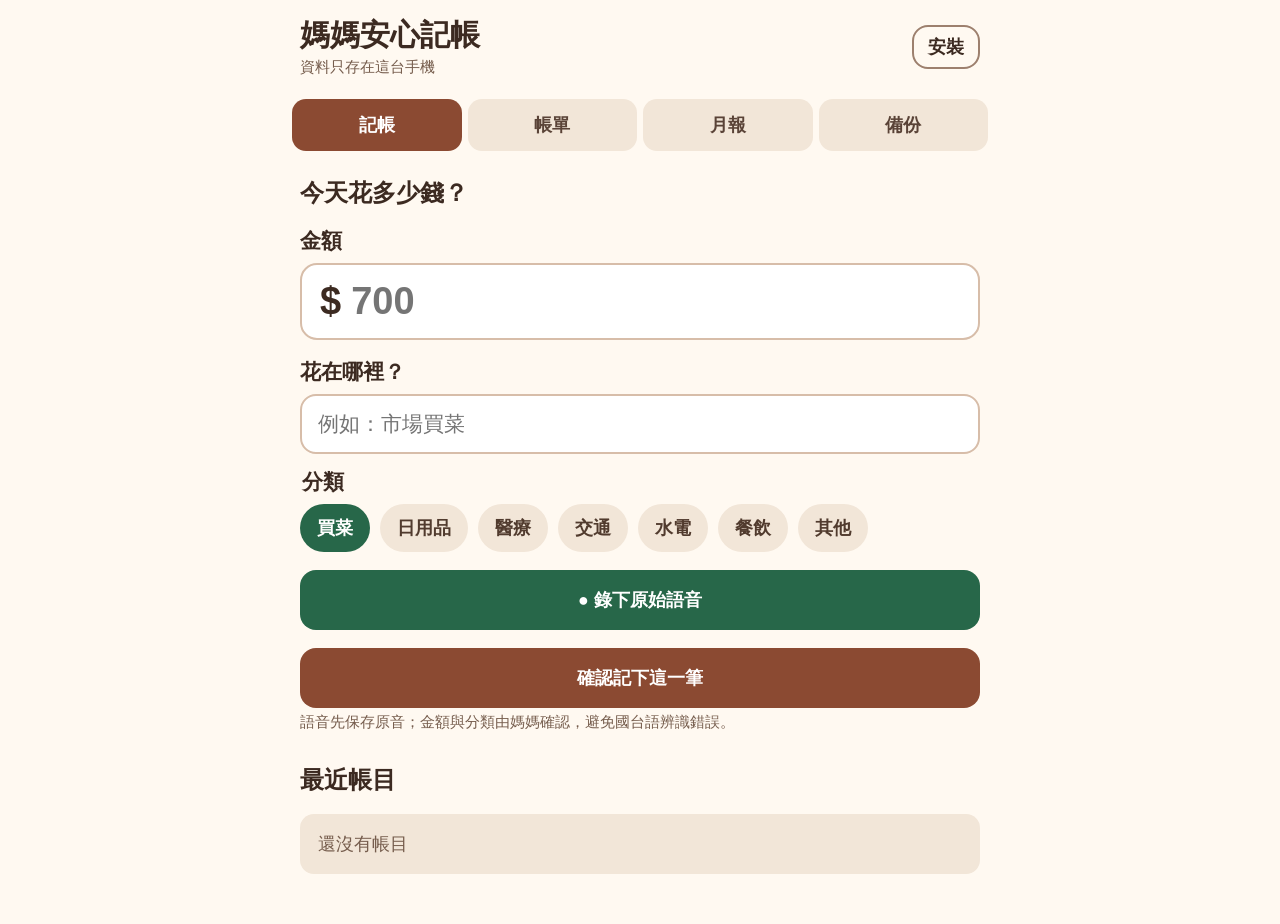
==== index.html @ 3d629f44 "發布媽媽安心記帳 PWA" ====
<!doctype html>
<html lang="zh-Hant">
<head>
  <meta charset="UTF-8" />
  <meta name="viewport" content="width=device-width, initial-scale=1, viewport-fit=cover" />
  <meta name="theme-color" content="#8b4a32" />
  <meta name="apple-mobile-web-app-capable" content="yes" />
  <meta name="apple-mobile-web-app-status-bar-style" content="default" />
  <meta name="apple-mobile-web-app-title" content="媽媽記帳" />
  <link rel="manifest" href="manifest.webmanifest" />
  <link rel="apple-touch-icon" href="icons/icon-192.png" />
  <link rel="stylesheet" href="styles.css" />
  <title>媽媽安心記帳</title>
</head>
<body>
  <header>
    <div>
      <h1>媽媽安心記帳</h1>
      <p id="storage-status">資料只存在這台手機</p>
    </div>
    <button class="small secondary" id="install-button" hidden>安裝</button>
  </header>

  <nav aria-label="主要功能">
    <button class="nav-button active" data-view="entry">記帳</button>
    <button class="nav-button" data-view="import">帳單</button>
    <button class="nav-button" data-view="report">月報</button>
    <button class="nav-button" data-view="backup">備份</button>
  </nav>

  <main>
    <section class="view active" id="view-entry">
      <h2>今天花多少錢？</h2>
      <label for="amount">金額</label>
      <div class="money-field"><span>$</span><input id="amount" inputmode="decimal" placeholder="700" aria-label="金額" /></div>

      <label for="note">花在哪裡？</label>
      <input id="note" class="text-input" placeholder="例如：市場買菜" />

      <fieldset>
        <legend>分類</legend>
        <div class="chips" id="category-list"></div>
      </fieldset>

      <button class="record" id="record-button">● 錄下原始語音</button>
      <p class="message success" id="audio-message" hidden>語音已暫存，確認月報7天後才刪除</p>
      <button class="primary" id="save-entry">確認記下這一筆</button>
      <p class="hint">語音先保存原音；金額與分類由媽媽確認，避免國台語辨識錯誤。</p>

      <div class="recent">
        <h2>最近帳目</h2>
        <div id="recent-entries" class="empty">還沒有帳目</div>
      </div>
    </section>

    <section class="view" id="view-import">
      <div class="card">
        <h2>匯入電子帳單</h2>
        <p>支援中信、台新、國泰、富邦、彰銀與郵局的版型辨識規則。</p>
        <label class="file-button" for="statement-file">選擇帳單截圖或CSV</label>
        <input id="statement-file" type="file" accept="image/*,.csv,text/csv" hidden />
        <div id="import-preview" class="empty">選擇檔案後，會先預覽再決定是否匯入。</div>
      </div>
      <div class="notice"><strong>隱私：</strong>免費版不登入信箱。請從Mail下載附件或截圖，再自行選取。</div>
    </section>

    <section class="view" id="view-report">
      <div class="card report-card">
        <p id="report-month"></p>
        <h2>本月支出</h2>
        <div class="report-total" id="report-total">$0</div>
        <div id="report-rows"></div>
      </div>
      <button class="danger-outline" id="confirm-report">報表正確，7天後刪除原始音檔</button>
      <button class="secondary" id="cancel-deletion" hidden>取消本月音檔刪除</button>
      <p class="message" id="deletion-message"></p>
    </section>

    <section class="view" id="view-backup">
      <div class="card">
        <h2>加密備份</h2>
        <p>備份檔會先在手機內用密碼加密，再由你存入iCloud Drive或其他位置。</p>
        <label for="backup-password">備份密碼</label>
        <input id="backup-password" class="text-input" type="password" autocomplete="new-password" placeholder="至少8個字元" />
        <button class="primary" id="export-backup">產生加密備份檔</button>
        <label class="file-button secondary-file" for="restore-file">選擇加密備份檔來復原</label>
        <input id="restore-file" type="file" accept="application/json,.mabackup" hidden />
        <p class="message" id="backup-message"></p>
      </div>
      <div class="notice warning"><strong>請記住密碼：</strong>忘記後無法解密，系統也不能替你找回。</div>
    </section>
  </main>

  <dialog id="confirm-dialog">
    <form method="dialog">
      <h2 id="dialog-title">確認</h2>
      <p id="dialog-text"></p>
      <div class="dialog-actions">
        <button value="cancel" class="secondary">取消</button>
        <button value="confirm" class="primary" id="dialog-confirm">確認</button>
      </div>
    </form>
  </dialog>
  <script type="module" src="app.js"></script>
</body>
</html>
---- styles.css ----
:root {
  color-scheme: light;
  --paper: #fff9f1;
  --surface: #ffffff;
  --ink: #3c2a21;
  --muted: #765d4d;
  --line: #e3d3c6;
  --brand: #8b4a32;
  --green: #276749;
  --red: #b42318;
  --soft: #f2e6d8;
}
* { box-sizing: border-box; }
body { margin: 0; background: var(--paper); color: var(--ink); font-family: -apple-system, BlinkMacSystemFont, "PingFang TC", "Noto Sans TC", sans-serif; font-size: 18px; }
button, input { font: inherit; }
button { cursor: pointer; touch-action: manipulation; }
header { display: flex; justify-content: space-between; align-items: center; padding: calc(18px + env(safe-area-inset-top)) 20px 14px; max-width: 720px; margin: auto; }
h1 { margin: 0; font-size: 30px; line-height: 1.15; }
h2 { margin: 10px 0 14px; font-size: 24px; }
header p, .hint { margin: 5px 0 0; color: var(--muted); font-size: 15px; }
nav { position: sticky; top: 0; z-index: 5; display: grid; grid-template-columns: repeat(4, 1fr); gap: 6px; max-width: 720px; margin: auto; padding: 8px 12px; background: color-mix(in srgb, var(--paper) 94%, transparent); backdrop-filter: blur(12px); }
.nav-button { min-height: 52px; border: 0; border-radius: 14px; background: var(--soft); color: #5a4337; font-weight: 800; }
.nav-button.active { background: var(--brand); color: white; }
main { max-width: 720px; margin: auto; padding: 8px 20px calc(50px + env(safe-area-inset-bottom)); }
.view { display: none; }
.view.active { display: block; }
label, legend { display: block; margin: 18px 0 8px; font-size: 21px; font-weight: 800; }
.money-field { display: flex; align-items: center; gap: 8px; padding: 14px 18px; background: white; border: 2px solid #d7bda9; border-radius: 17px; }
.money-field span, .money-field input { font-size: 38px; font-weight: 900; }
.money-field input { width: 100%; border: 0; outline: none; color: var(--ink); background: transparent; }
.text-input { width: 100%; min-height: 60px; padding: 14px 16px; border: 2px solid #d7bda9; border-radius: 16px; background: white; font-size: 21px; }
fieldset { margin: 14px 0 0; padding: 0; border: 0; }
.chips { display: flex; flex-wrap: wrap; gap: 10px; }
.chip { padding: 12px 17px; border: 0; border-radius: 24px; background: var(--soft); color: #513b2e; font-weight: 800; }
.chip.active { background: var(--green); color: white; }
.primary, .secondary, .record, .danger-outline, .file-button { display: block; width: 100%; min-height: 60px; margin-top: 18px; padding: 15px 18px; border-radius: 16px; text-align: center; font-weight: 900; }
.primary { border: 0; background: var(--brand); color: white; }
.secondary { border: 2px solid #9d806e; background: transparent; color: var(--ink); }
.record { border: 0; background: var(--green); color: white; }
.record.recording { background: var(--red); }
.danger-outline { border: 2px solid var(--red); background: transparent; color: var(--red); }
.small { width: auto; min-height: 44px; margin: 0; padding: 8px 14px; }
.card { margin-top: 12px; padding: 20px; border: 1px solid var(--line); border-radius: 20px; background: var(--surface); box-shadow: 0 8px 24px rgba(74, 45, 28, .06); }
.card p { line-height: 1.6; }
.file-button { background: var(--brand); color: white; }
.secondary-file { background: transparent; color: var(--ink); border: 2px solid #9d806e; }
.notice { margin-top: 18px; padding: 16px; border-radius: 14px; background: #e7f5ed; line-height: 1.55; }
.notice.warning { background: #fff0d8; }
.empty { margin-top: 18px; padding: 18px; border-radius: 14px; background: var(--soft); color: var(--muted); }
.recent { margin-top: 32px; }
.entry-row, .report-row { display: flex; justify-content: space-between; gap: 14px; padding: 14px 0; border-bottom: 1px solid var(--line); }
.entry-row strong, .report-row strong { white-space: nowrap; }
.entry-row small { display: block; margin-top: 3px; color: var(--muted); }
.report-total { margin: 6px 0 14px; color: var(--brand); font-size: 42px; font-weight: 900; }
.message { min-height: 24px; line-height: 1.5; }
.success { color: var(--green); font-weight: 800; }
dialog { width: min(90vw, 480px); padding: 22px; border: 0; border-radius: 20px; color: var(--ink); }
dialog::backdrop { background: rgba(30, 20, 14, .55); }
.dialog-actions { display: grid; grid-template-columns: 1fr 1fr; gap: 10px; }
.dialog-actions button { margin-top: 8px; }
@media (max-width: 390px) { body { font-size: 16px; } .nav-button { font-size: 15px; } main { padding-inline: 14px; } }
@media (display-mode: standalone) { #install-button { display: none !important; } }
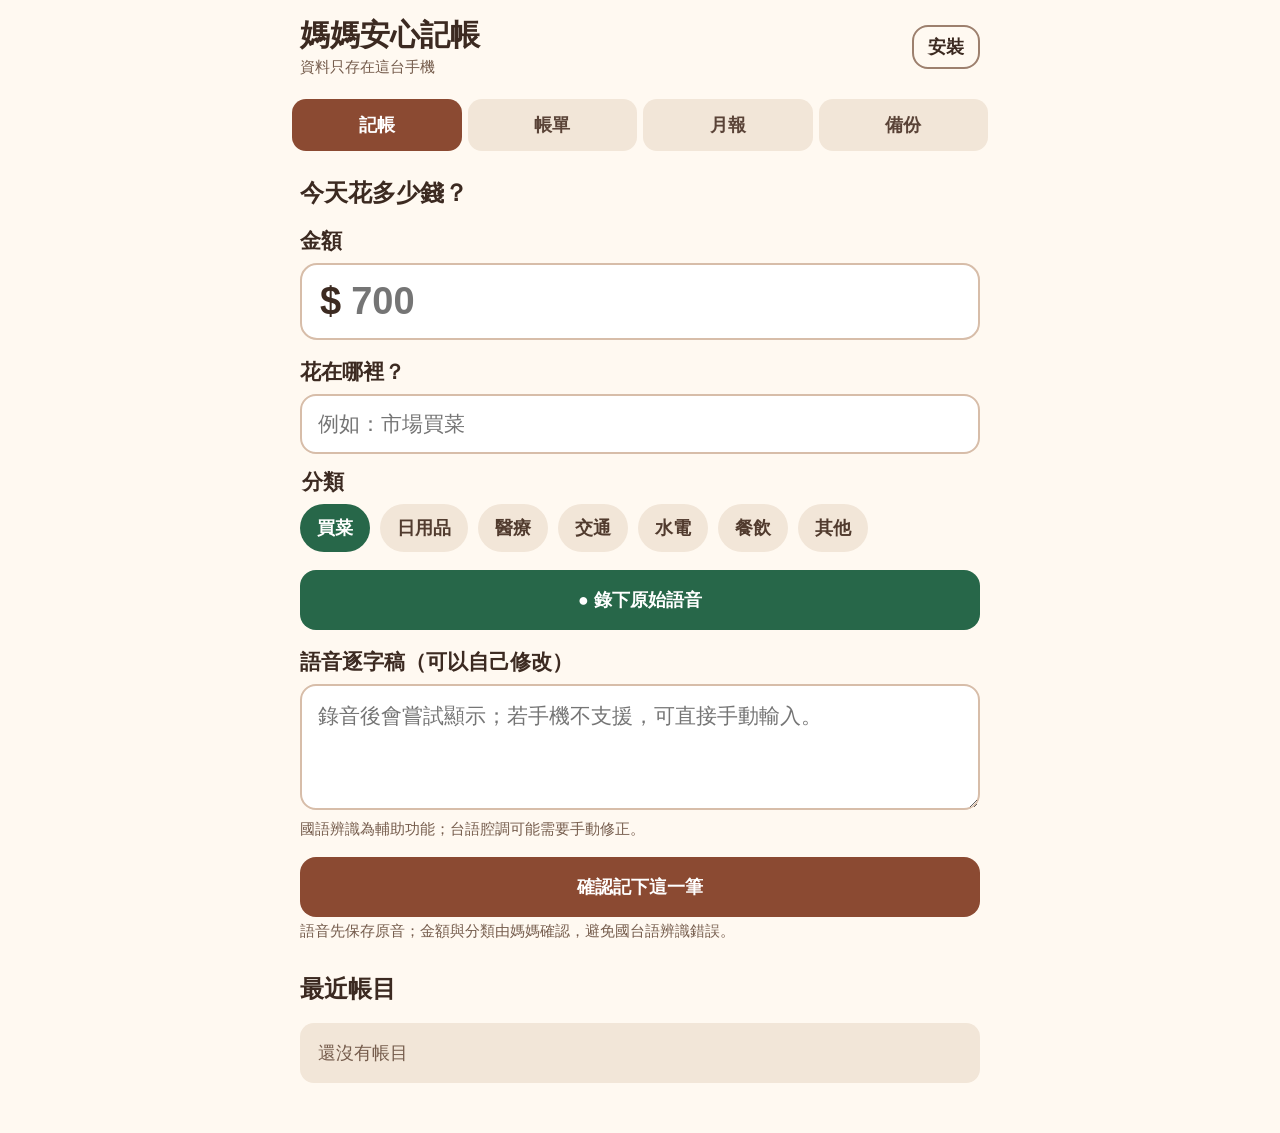
==== commit 71eea12c: "Add voice transcript and audio playback" ====
--- a/index.html
+++ b/index.html
@@ -44,6 +44,13 @@
 
       <button class="record" id="record-button">● 錄下原始語音</button>
       <p class="message success" id="audio-message" hidden>語音已暫存，確認月報7天後才刪除</p>
+      <div class="audio-preview" id="audio-preview" hidden>
+        <strong>先重聽這次錄音</strong>
+        <audio id="pending-audio-player" controls playsinline></audio>
+      </div>
+      <label for="transcript">語音逐字稿（可以自己修改）</label>
+      <textarea id="transcript" class="text-input transcript" rows="3" placeholder="錄音後會嘗試顯示；若手機不支援，可直接手動輸入。"></textarea>
+      <p class="hint" id="speech-status">國語辨識為輔助功能；台語腔調可能需要手動修正。</p>
       <button class="primary" id="save-entry">確認記下這一筆</button>
       <p class="hint">語音先保存原音；金額與分類由媽媽確認，避免國台語辨識錯誤。</p>
 
--- a/styles.css
+++ b/styles.css
@@ -12,7 +12,7 @@
 }
 * { box-sizing: border-box; }
 body { margin: 0; background: var(--paper); color: var(--ink); font-family: -apple-system, BlinkMacSystemFont, "PingFang TC", "Noto Sans TC", sans-serif; font-size: 18px; }
-button, input { font: inherit; }
+button, input, textarea { font: inherit; }
 button { cursor: pointer; touch-action: manipulation; }
 header { display: flex; justify-content: space-between; align-items: center; padding: calc(18px + env(safe-area-inset-top)) 20px 14px; max-width: 720px; margin: auto; }
 h1 { margin: 0; font-size: 30px; line-height: 1.15; }
@@ -38,6 +38,10 @@
 .secondary { border: 2px solid #9d806e; background: transparent; color: var(--ink); }
 .record { border: 0; background: var(--green); color: white; }
 .record.recording { background: var(--red); }
+.audio-preview { margin-top: 14px; padding: 14px; border: 2px solid #b8d8c6; border-radius: 16px; background: #edf8f1; }
+.audio-preview audio { display: block; width: 100%; margin-top: 10px; }
+.transcript { resize: vertical; line-height: 1.5; }
+.play-audio { min-height: 42px; margin-top: 8px; padding: 8px 14px; border: 0; border-radius: 12px; background: var(--green); color: white; font-weight: 800; }
 .danger-outline { border: 2px solid var(--red); background: transparent; color: var(--red); }
 .small { width: auto; min-height: 44px; margin: 0; padding: 8px 14px; }
 .card { margin-top: 12px; padding: 20px; border: 1px solid var(--line); border-radius: 20px; background: var(--surface); box-shadow: 0 8px 24px rgba(74, 45, 28, .06); }
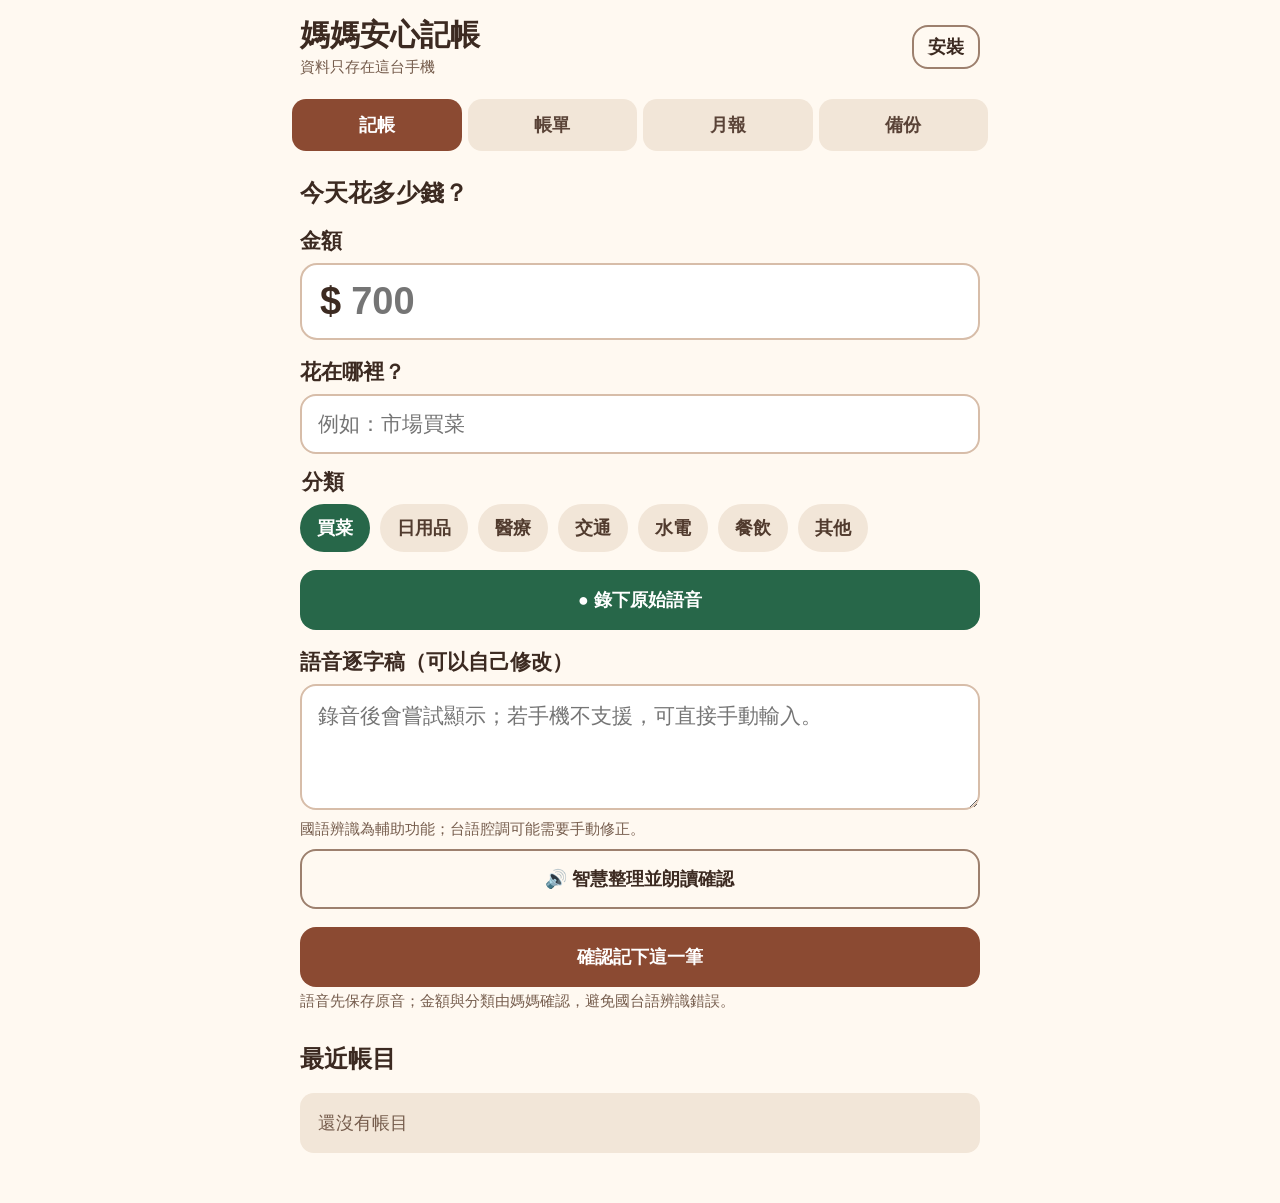
==== commit 8986ef69: "Add local voice follow-up and reliable replay" ====
--- a/index.html
+++ b/index.html
@@ -46,11 +46,13 @@
       <p class="message success" id="audio-message" hidden>語音已暫存，確認月報7天後才刪除</p>
       <div class="audio-preview" id="audio-preview" hidden>
         <strong>先重聽這次錄音</strong>
-        <audio id="pending-audio-player" controls playsinline></audio>
+        <button class="play-pending" id="play-pending" type="button">▶ 立即重聽</button>
+        <audio id="pending-audio-player" preload="auto" playsinline hidden></audio>
       </div>
       <label for="transcript">語音逐字稿（可以自己修改）</label>
       <textarea id="transcript" class="text-input transcript" rows="3" placeholder="錄音後會嘗試顯示；若手機不支援，可直接手動輸入。"></textarea>
       <p class="hint" id="speech-status">國語辨識為輔助功能；台語腔調可能需要手動修正。</p>
+      <button class="secondary smart-review" id="smart-review" type="button">🔊 智慧整理並朗讀確認</button>
       <button class="primary" id="save-entry">確認記下這一筆</button>
       <p class="hint">語音先保存原音；金額與分類由媽媽確認，避免國台語辨識錯誤。</p>
 
--- a/styles.css
+++ b/styles.css
@@ -40,8 +40,10 @@
 .record.recording { background: var(--red); }
 .audio-preview { margin-top: 14px; padding: 14px; border: 2px solid #b8d8c6; border-radius: 16px; background: #edf8f1; }
 .audio-preview audio { display: block; width: 100%; margin-top: 10px; }
+.play-pending { display: block; width: 100%; min-height: 52px; margin-top: 10px; border: 0; border-radius: 14px; background: var(--green); color: white; font-weight: 900; }
 .transcript { resize: vertical; line-height: 1.5; }
 .play-audio { min-height: 42px; margin-top: 8px; padding: 8px 14px; border: 0; border-radius: 12px; background: var(--green); color: white; font-weight: 800; }
+.smart-review { margin-top: 10px; }
 .danger-outline { border: 2px solid var(--red); background: transparent; color: var(--red); }
 .small { width: auto; min-height: 44px; margin: 0; padding: 8px 14px; }
 .card { margin-top: 12px; padding: 20px; border: 1px solid var(--line); border-radius: 20px; background: var(--surface); box-shadow: 0 8px 24px rgba(74, 45, 28, .06); }
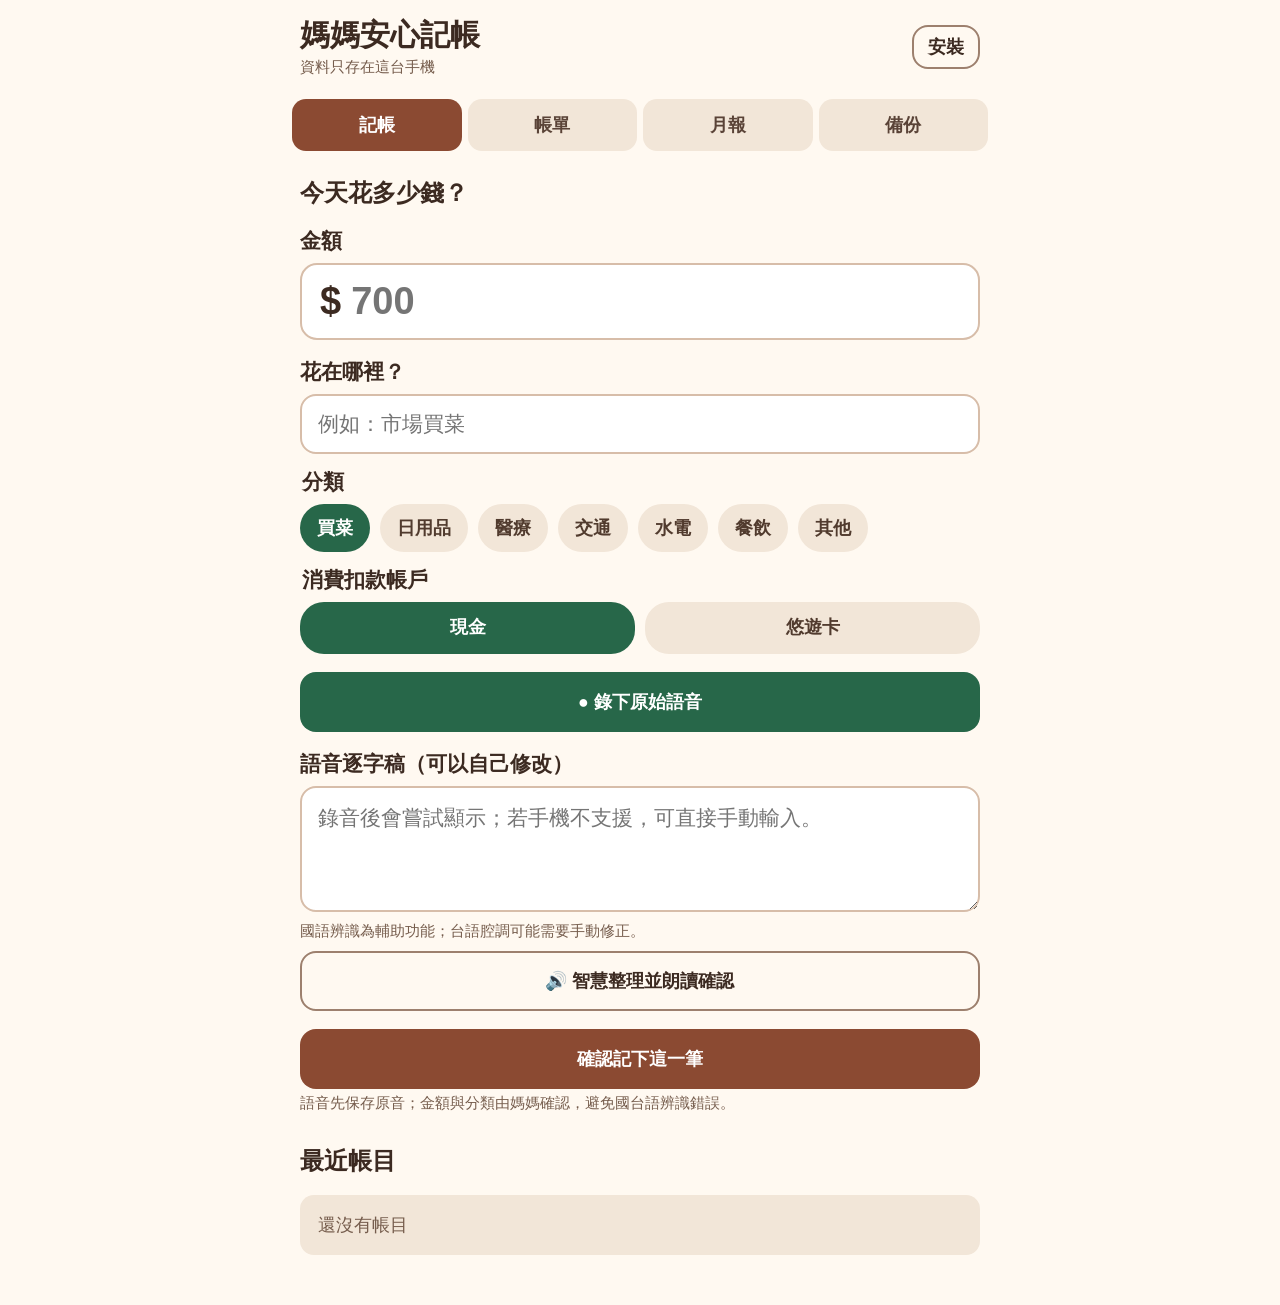
==== commit ad84bfe9: "Add private account settings and confirmed statement import" ====
--- a/index.html
+++ b/index.html
@@ -42,6 +42,11 @@
         <div class="chips" id="category-list"></div>
       </fieldset>
 
+      <fieldset>
+        <legend>消費扣款帳戶</legend>
+        <div class="chips account-chips" id="payment-account-list"></div>
+      </fieldset>
+
       <button class="record" id="record-button">● 錄下原始語音</button>
       <p class="message success" id="audio-message" hidden>語音已暫存，確認月報7天後才刪除</p>
       <div class="audio-preview" id="audio-preview" hidden>
@@ -66,9 +71,11 @@
       <div class="card">
         <h2>匯入電子帳單</h2>
         <p>支援中信、台新、國泰、富邦、彰銀與郵局的版型辨識規則。</p>
-        <label class="file-button" for="statement-file">選擇帳單截圖或CSV</label>
-        <input id="statement-file" type="file" accept="image/*,.csv,text/csv" hidden />
+        <label class="file-button" for="statement-file">選擇帳單 PDF、照片或 CSV</label>
+        <input id="statement-file" type="file" accept="image/*,.pdf,application/pdf,.csv,text/csv" hidden />
         <div id="import-preview" class="empty">選擇檔案後，會先預覽再決定是否匯入。</div>
+        <p class="message" id="import-status"></p>
+        <button class="primary" id="confirm-import" hidden>確認匯入勾選項目</button>
       </div>
       <div class="notice"><strong>隱私：</strong>免費版不登入信箱。請從Mail下載附件或截圖，再自行選取。</div>
     </section>
@@ -96,6 +103,13 @@
         <input id="restore-file" type="file" accept="application/json,.mabackup" hidden />
         <p class="message" id="backup-message"></p>
       </div>
+      <div class="card">
+        <h2>消費扣款帳戶</h2>
+        <p>每行輸入一個名稱。這些名稱只存在本機與加密備份，不寫入公開程式碼。</p>
+        <textarea id="payment-account-settings" class="text-input transcript" rows="8"></textarea>
+        <button class="primary" id="save-payment-accounts">儲存帳戶選項</button>
+        <p class="message" id="account-settings-message"></p>
+      </div>
       <div class="notice warning"><strong>請記住密碼：</strong>忘記後無法解密，系統也不能替你找回。</div>
     </section>
   </main>
--- a/styles.css
+++ b/styles.css
@@ -33,6 +33,9 @@
 .chips { display: flex; flex-wrap: wrap; gap: 10px; }
 .chip { padding: 12px 17px; border: 0; border-radius: 24px; background: var(--soft); color: #513b2e; font-weight: 800; }
 .chip.active { background: var(--green); color: white; }
+.account-chips { display: grid; grid-template-columns: repeat(2, minmax(0, 1fr)); }
+.account-chips .chip { min-height: 52px; padding: 10px 12px; line-height: 1.3; }
+@media (max-width: 430px) { .account-chips { grid-template-columns: 1fr; } }
 .primary, .secondary, .record, .danger-outline, .file-button { display: block; width: 100%; min-height: 60px; margin-top: 18px; padding: 15px 18px; border-radius: 16px; text-align: center; font-weight: 900; }
 .primary { border: 0; background: var(--brand); color: white; }
 .secondary { border: 2px solid #9d806e; background: transparent; color: var(--ink); }
@@ -44,6 +47,11 @@
 .transcript { resize: vertical; line-height: 1.5; }
 .play-audio { min-height: 42px; margin-top: 8px; padding: 8px 14px; border: 0; border-radius: 12px; background: var(--green); color: white; font-weight: 800; }
 .smart-review { margin-top: 10px; }
+.import-list { margin-top: 14px; }
+.import-item { display: grid; grid-template-columns: auto 1fr auto; gap: 10px; align-items: start; padding: 12px 0; border-bottom: 1px solid var(--line); }
+.import-item input { width: 24px; height: 24px; }
+.import-item small { display: block; color: var(--muted); }
+.import-kind { display: inline-block; margin-top: 4px; padding: 3px 8px; border-radius: 10px; background: var(--soft); font-size: 14px; font-weight: 800; }
 .danger-outline { border: 2px solid var(--red); background: transparent; color: var(--red); }
 .small { width: auto; min-height: 44px; margin: 0; padding: 8px 14px; }
 .card { margin-top: 12px; padding: 20px; border: 1px solid var(--line); border-radius: 20px; background: var(--surface); box-shadow: 0 8px 24px rgba(74, 45, 28, .06); }
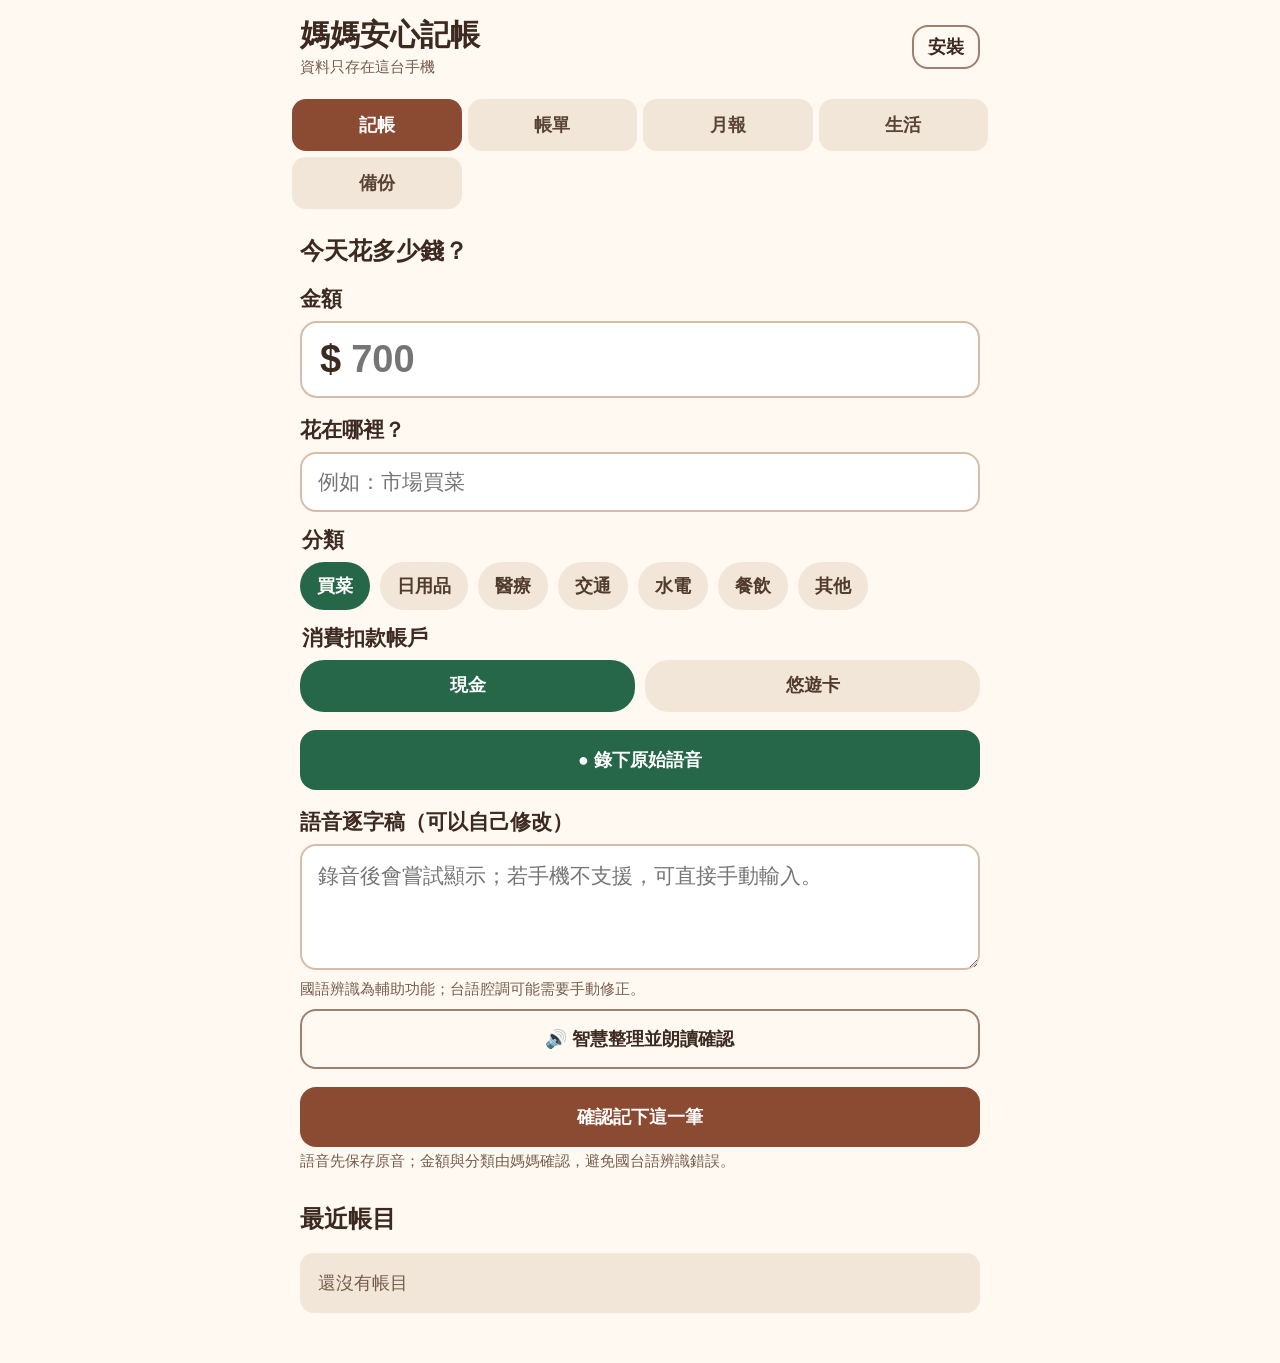
==== commit 32589864: "Add life planner calendar layout" ====
--- a/index.html
+++ b/index.html
@@ -25,6 +25,7 @@
     <button class="nav-button active" data-view="entry">記帳</button>
     <button class="nav-button" data-view="import">帳單</button>
     <button class="nav-button" data-view="report">月報</button>
+    <button class="nav-button" data-view="planner">生活</button>
     <button class="nav-button" data-view="backup">備份</button>
   </nav>
 
@@ -92,6 +93,51 @@
       <p class="message" id="deletion-message"></p>
     </section>
 
+    <section class="view" id="view-planner">
+      <div class="planner-hero">
+        <div class="planner-flower" aria-hidden="true">🌼</div>
+        <div>
+          <h2>媽媽生活小日曆</h2>
+          <p>記得要做的事，也別忘了要買的東西。</p>
+        </div>
+      </div>
+
+      <div class="card calendar-card">
+        <div class="calendar-toolbar">
+          <button class="calendar-arrow" id="calendar-prev" type="button" aria-label="上一個月">‹</button>
+          <h2 id="calendar-month">本月</h2>
+          <button class="calendar-arrow" id="calendar-next" type="button" aria-label="下一個月">›</button>
+        </div>
+        <div class="calendar-weekdays" aria-hidden="true">
+          <span>日</span><span>一</span><span>二</span><span>三</span><span>四</span><span>五</span><span>六</span>
+        </div>
+        <div class="calendar-grid" id="calendar-grid" aria-label="月份日期"></div>
+        <p class="selected-date-label" id="selected-date-label"></p>
+      </div>
+
+      <div class="card planner-add-card">
+        <h2>新增生活事項</h2>
+        <div class="planner-kind-switch" role="group" aria-label="事項種類">
+          <button class="planner-kind active" data-planner-kind="todo" type="button">✓ 待辦事項</button>
+          <button class="planner-kind" data-planner-kind="shopping" type="button">🛒 要買用品</button>
+        </div>
+        <label for="planner-title">要記什麼？</label>
+        <input id="planner-title" class="text-input" maxlength="80" placeholder="例如：回診、繳電費、買衛生紙" />
+        <button class="primary planner-save" id="planner-save" type="button">加到這一天</button>
+        <p class="message" id="planner-message"></p>
+      </div>
+
+      <div class="card">
+        <h2 id="day-list-title">這一天的事項</h2>
+        <div id="planner-day-list" class="empty">這一天還沒有安排</div>
+      </div>
+
+      <div class="card shopping-card">
+        <h2>🧺 尚未買的生活用品</h2>
+        <div id="shopping-open-list" class="empty">目前沒有待買用品</div>
+      </div>
+    </section>
+
     <section class="view" id="view-backup">
       <div class="card">
         <h2>加密備份</h2>
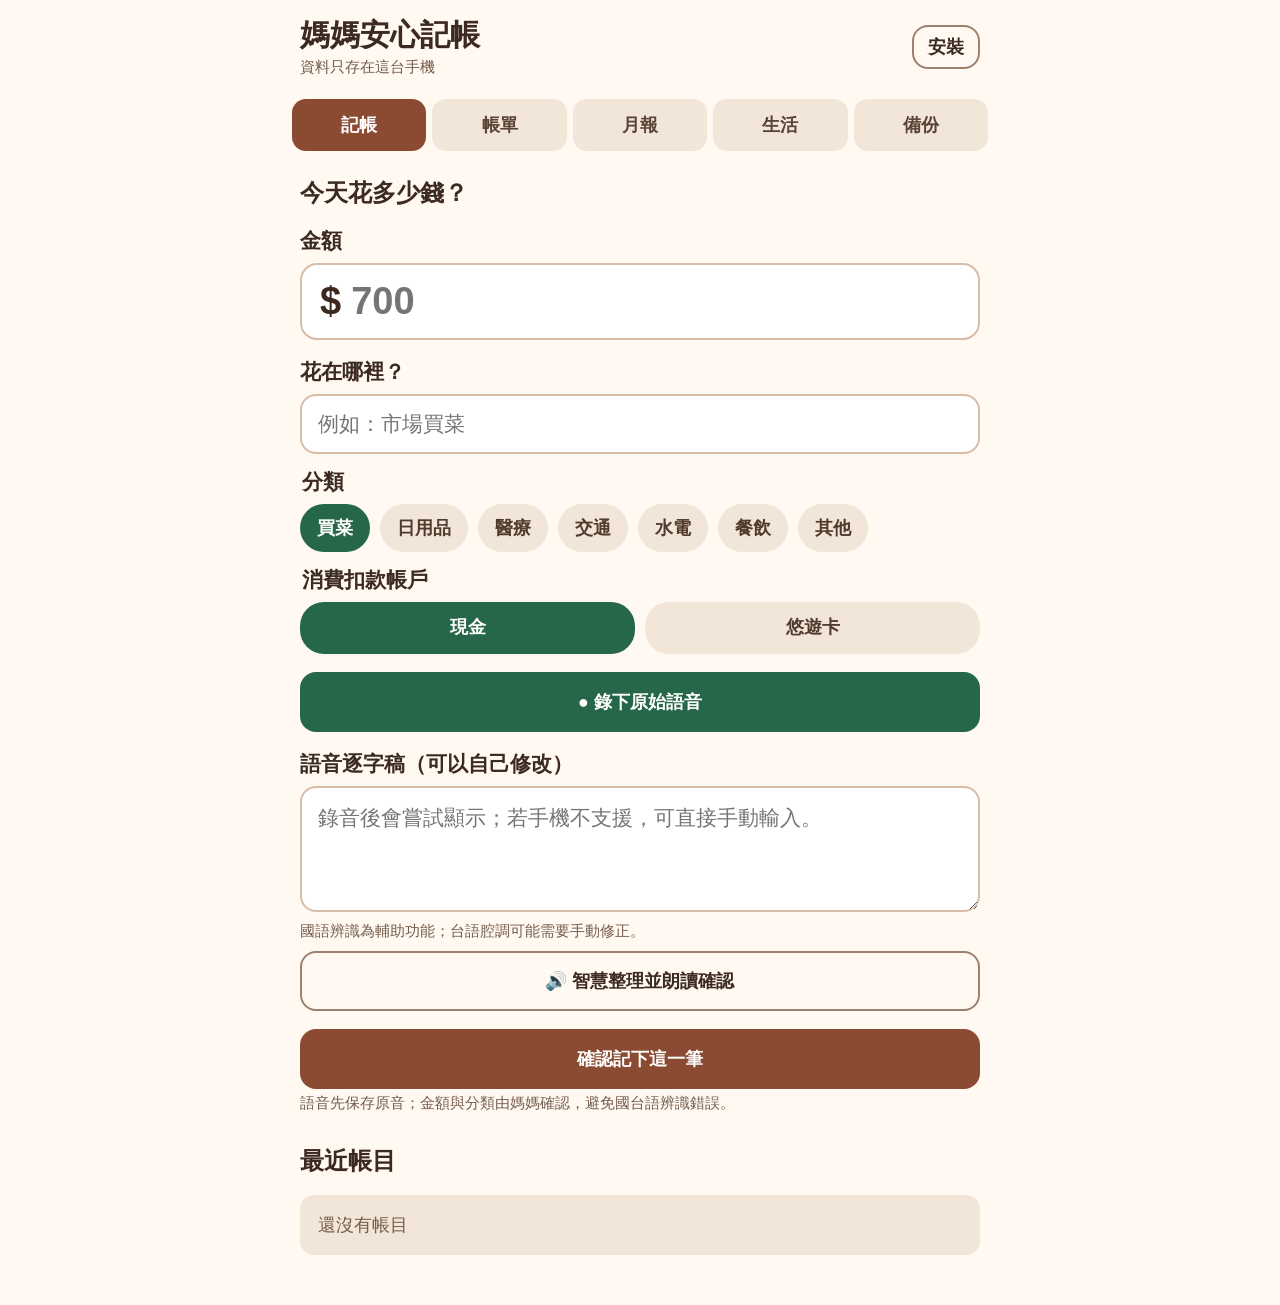
==== commit 341a04a8: "Add statement photo privacy redaction editor" ====
--- a/index.html
+++ b/index.html
@@ -74,6 +74,25 @@
         <p>支援中信、台新、國泰、富邦、彰銀與郵局的版型辨識規則。</p>
         <label class="file-button" for="statement-file">選擇帳單 PDF、照片或 CSV</label>
         <input id="statement-file" type="file" accept="image/*,.pdf,application/pdf,.csv,text/csv" hidden />
+        <div class="redaction-editor" id="redaction-editor" hidden>
+          <h2>🖍️ 個資遮蔽筆</h2>
+          <p>用手指塗黑姓名、地址、帳號、條碼等資料。完成後會產生一張已壓平的新圖片，原圖不會被修改。</p>
+          <p class="redaction-file-name" id="redaction-file-name"></p>
+          <div class="redaction-canvas-wrap">
+            <canvas id="redaction-canvas" aria-label="帳單照片個資遮蔽區"></canvas>
+          </div>
+          <label for="redaction-brush-size">遮蔽筆粗細</label>
+          <input id="redaction-brush-size" class="redaction-slider" type="range" min="18" max="90" value="48" />
+          <div class="redaction-actions">
+            <button class="secondary redaction-small" id="redaction-undo" type="button">復原一筆</button>
+            <button class="secondary redaction-small" id="redaction-reset" type="button">全部重畫</button>
+          </div>
+          <button class="primary" id="redaction-finish" type="button">完成遮蔽並辨識帳單</button>
+          <button class="secondary" id="redaction-save" type="button">儲存／分享已遮蔽照片</button>
+          <button class="secondary" id="redaction-skip" type="button">不用遮蔽，直接辨識原圖</button>
+          <button class="redaction-cancel" id="redaction-cancel" type="button">取消這張照片</button>
+          <p class="message" id="redaction-message"></p>
+        </div>
         <div id="import-preview" class="empty">選擇檔案後，會先預覽再決定是否匯入。</div>
         <p class="message" id="import-status"></p>
         <button class="primary" id="confirm-import" hidden>確認匯入勾選項目</button>
--- a/styles.css
+++ b/styles.css
@@ -9,6 +9,9 @@
   --green: #276749;
   --red: #b42318;
   --soft: #f2e6d8;
+  --pink: #f6d8dd;
+  --yellow: #fff0ad;
+  --lavender: #e9e1f4;
 }
 * { box-sizing: border-box; }
 body { margin: 0; background: var(--paper); color: var(--ink); font-family: -apple-system, BlinkMacSystemFont, "PingFang TC", "Noto Sans TC", sans-serif; font-size: 18px; }
@@ -18,7 +21,7 @@
 h1 { margin: 0; font-size: 30px; line-height: 1.15; }
 h2 { margin: 10px 0 14px; font-size: 24px; }
 header p, .hint { margin: 5px 0 0; color: var(--muted); font-size: 15px; }
-nav { position: sticky; top: 0; z-index: 5; display: grid; grid-template-columns: repeat(4, 1fr); gap: 6px; max-width: 720px; margin: auto; padding: 8px 12px; background: color-mix(in srgb, var(--paper) 94%, transparent); backdrop-filter: blur(12px); }
+nav { position: sticky; top: 0; z-index: 5; display: grid; grid-template-columns: repeat(5, 1fr); gap: 6px; max-width: 720px; margin: auto; padding: 8px 12px; background: color-mix(in srgb, var(--paper) 94%, transparent); backdrop-filter: blur(12px); }
 .nav-button { min-height: 52px; border: 0; border-radius: 14px; background: var(--soft); color: #5a4337; font-weight: 800; }
 .nav-button.active { background: var(--brand); color: white; }
 main { max-width: 720px; margin: auto; padding: 8px 20px calc(50px + env(safe-area-inset-bottom)); }
@@ -68,9 +71,45 @@
 .report-total { margin: 6px 0 14px; color: var(--brand); font-size: 42px; font-weight: 900; }
 .message { min-height: 24px; line-height: 1.5; }
 .success { color: var(--green); font-weight: 800; }
+.planner-hero { display: flex; align-items: center; gap: 14px; margin: 10px 0 14px; padding: 18px; border: 2px solid #ead3a0; border-radius: 22px; background: linear-gradient(135deg, #fff7c9, #fbe3e8 55%, #e8f5ed); box-shadow: 0 8px 22px rgba(120, 83, 45, .08); }
+.planner-hero h2 { margin: 0 0 5px; }
+.planner-hero p { margin: 0; color: var(--muted); line-height: 1.45; }
+.planner-flower { display: grid; place-items: center; width: 64px; height: 64px; flex: 0 0 64px; border-radius: 50%; background: rgba(255,255,255,.72); font-size: 38px; }
+.calendar-card { padding: 16px 12px 18px; }
+.calendar-toolbar { display: grid; grid-template-columns: 52px 1fr 52px; gap: 8px; align-items: center; }
+.calendar-toolbar h2 { margin: 0; text-align: center; }
+.calendar-arrow { min-height: 48px; border: 0; border-radius: 50%; background: var(--soft); color: var(--brand); font-size: 36px; font-weight: 900; line-height: 1; }
+.calendar-weekdays, .calendar-grid { display: grid; grid-template-columns: repeat(7, minmax(0, 1fr)); gap: 5px; }
+.calendar-weekdays { margin: 16px 0 7px; color: var(--muted); text-align: center; font-size: 15px; font-weight: 800; }
+.calendar-weekdays span:first-child { color: var(--red); }
+.calendar-weekdays span:last-child { color: #365b91; }
+.calendar-day { position: relative; min-width: 0; min-height: 50px; padding: 5px 2px 13px; border: 1px solid transparent; border-radius: 14px; background: #fffaf5; color: var(--ink); font-weight: 800; }
+.calendar-day.blank { visibility: hidden; }
+.calendar-day.today { border-color: #d9ae45; background: var(--yellow); }
+.calendar-day.selected { background: var(--brand); color: white; box-shadow: 0 4px 10px rgba(139,74,50,.22); }
+.calendar-day.has-items::after { content: ""; position: absolute; bottom: 6px; left: 50%; width: 7px; height: 7px; border-radius: 50%; background: #df7081; transform: translateX(-50%); }
+.calendar-day.selected.has-items::after { background: #fff1a8; }
+.calendar-count { position: absolute; top: -5px; right: -4px; display: grid; place-items: center; min-width: 20px; height: 20px; padding: 0 4px; border-radius: 10px; background: var(--green); color: white; font-size: 11px; }
+.selected-date-label { margin: 14px 4px 0; color: var(--brand); text-align: center; font-weight: 900; }
+.planner-kind-switch { display: grid; grid-template-columns: 1fr 1fr; gap: 10px; }
+.planner-kind { min-height: 54px; padding: 10px; border: 2px solid var(--line); border-radius: 16px; background: white; color: var(--ink); font-weight: 900; }
+.planner-kind[data-planner-kind="shopping"] { background: #fff9df; }
+.planner-kind.active { border-color: var(--green); background: #e7f5ed; color: var(--green); }
+.planner-save { background: var(--green); }
+.planner-list { margin-top: 4px; }
+.planner-item { display: grid; grid-template-columns: 46px 1fr 44px; gap: 9px; align-items: center; padding: 12px 0; border-bottom: 1px solid var(--line); }
+.planner-item:last-child { border-bottom: 0; }
+.planner-check, .planner-delete { min-height: 42px; border: 0; border-radius: 12px; font-weight: 900; }
+.planner-check { background: #e7f5ed; color: var(--green); font-size: 23px; }
+.planner-delete { background: #f9e1de; color: var(--red); font-size: 18px; }
+.planner-item.done .planner-text { color: var(--muted); text-decoration: line-through; }
+.planner-text strong { display: block; overflow-wrap: anywhere; }
+.planner-text small { display: block; margin-top: 3px; color: var(--muted); }
+.planner-badge { display: inline-block; margin-top: 5px; padding: 3px 8px; border-radius: 10px; background: var(--lavender); color: #634879; font-size: 13px; font-weight: 800; }
+.shopping-card { background: linear-gradient(180deg, white, #fffaf0); }
 dialog { width: min(90vw, 480px); padding: 22px; border: 0; border-radius: 20px; color: var(--ink); }
 dialog::backdrop { background: rgba(30, 20, 14, .55); }
 .dialog-actions { display: grid; grid-template-columns: 1fr 1fr; gap: 10px; }
 .dialog-actions button { margin-top: 8px; }
-@media (max-width: 390px) { body { font-size: 16px; } .nav-button { font-size: 15px; } main { padding-inline: 14px; } }
+@media (max-width: 390px) { body { font-size: 16px; } .nav-button { min-height: 48px; padding-inline: 3px; font-size: 14px; } nav { gap: 4px; padding-inline: 8px; } main { padding-inline: 14px; } .calendar-grid, .calendar-weekdays { gap: 3px; } .calendar-day { min-height: 46px; border-radius: 12px; } }
 @media (display-mode: standalone) { #install-button { display: none !important; } }
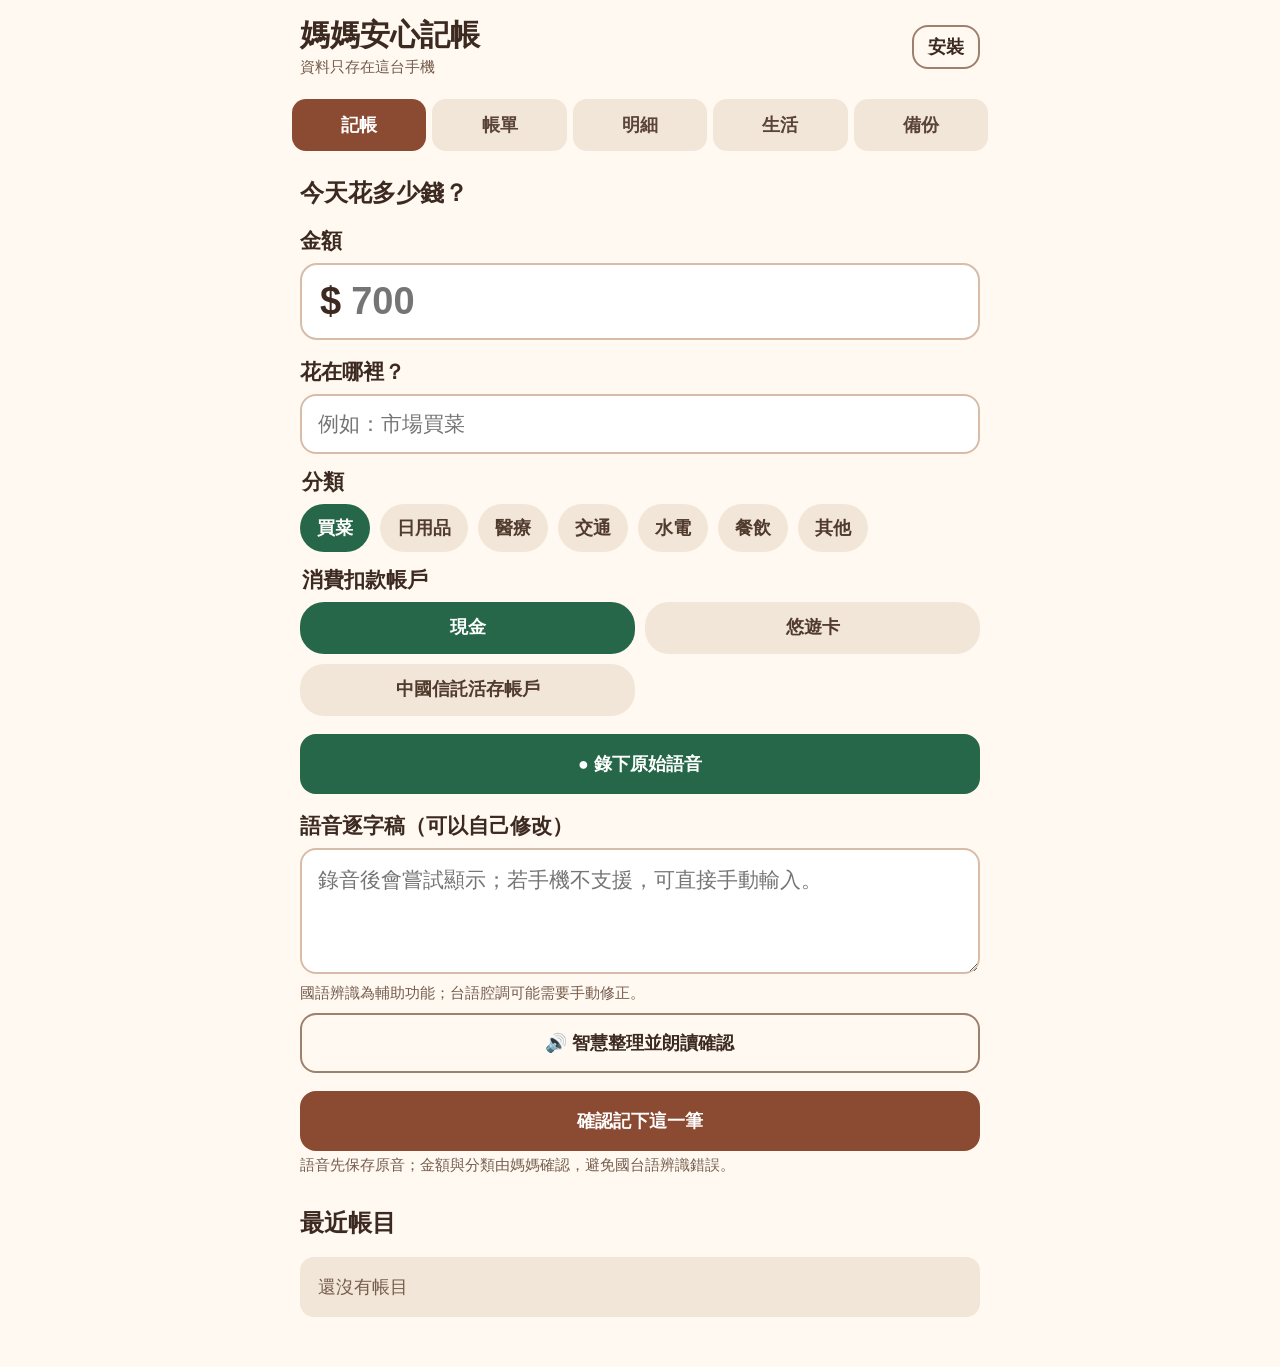
==== commit 844c33fc: "Add transaction management screens" ====
--- a/index.html
+++ b/index.html
@@ -24,7 +24,7 @@
   <nav aria-label="主要功能">
     <button class="nav-button active" data-view="entry">記帳</button>
     <button class="nav-button" data-view="import">帳單</button>
-    <button class="nav-button" data-view="report">月報</button>
+    <button class="nav-button" data-view="report">明細</button>
     <button class="nav-button" data-view="planner">生活</button>
     <button class="nav-button" data-view="backup">備份</button>
   </nav>
@@ -52,9 +52,10 @@
       <p class="message success" id="audio-message" hidden>語音已暫存，確認月報7天後才刪除</p>
       <div class="audio-preview" id="audio-preview" hidden>
         <strong>先重聽這次錄音</strong>
-        <button class="play-pending" id="play-pending" type="button">▶ 立即重聽</button>
+        <button class="play-pending" id="play-pending" type="button" disabled>音檔準備中…</button>
         <audio id="pending-audio-player" preload="auto" playsinline hidden></audio>
       </div>
+      <audio id="saved-audio-player" preload="auto" playsinline hidden></audio>
       <label for="transcript">語音逐字稿（可以自己修改）</label>
       <textarea id="transcript" class="text-input transcript" rows="3" placeholder="錄音後會嘗試顯示；若手機不支援，可直接手動輸入。"></textarea>
       <p class="hint" id="speech-status">國語辨識為輔助功能；台語腔調可能需要手動修正。</p>
@@ -98,15 +99,46 @@
         <button class="primary" id="confirm-import" hidden>確認匯入勾選項目</button>
       </div>
       <div class="notice"><strong>隱私：</strong>免費版不登入信箱。請從Mail下載附件或截圖，再自行選取。</div>
+      <div class="card">
+        <h2>已匯入清單</h2>
+        <p>匯入完成後會保留在這裡，也會同時出現在「明細」。</p>
+        <div id="import-history" class="empty">目前還沒有已匯入的交易。</div>
+      </div>
     </section>
 
     <section class="view" id="view-report">
       <div class="card report-card">
-        <p id="report-month"></p>
+        <div class="report-month-toolbar">
+          <button class="calendar-arrow" id="report-prev" type="button" aria-label="上一個月">‹</button>
+          <h2 id="report-month">本月</h2>
+          <button class="calendar-arrow" id="report-next" type="button" aria-label="下一個月">›</button>
+        </div>
         <h2>本月支出</h2>
         <div class="report-total" id="report-total">$0</div>
         <div id="report-rows"></div>
       </div>
+      <div class="card">
+        <h2>全部帳目</h2>
+        <input id="report-search" class="text-input" type="search" placeholder="搜尋名稱、分類或帳戶" />
+        <div class="report-filters">
+          <label for="report-kind-filter">種類
+            <select class="select-input" id="report-kind-filter">
+              <option value="all">全部種類</option>
+              <option value="expense">支出</option>
+              <option value="income">收入／退款</option>
+              <option value="transfer">轉帳（不計支出）</option>
+            </select>
+          </label>
+          <label for="report-account-filter">扣款帳戶
+            <select class="select-input" id="report-account-filter">
+              <option value="all">全部帳戶</option>
+            </select>
+          </label>
+        </div>
+        <p class="hint" id="report-count"></p>
+        <div id="report-entry-list" class="empty">這個月還沒有帳目。</div>
+      </div>
+      <p class="message success" id="data-update-message"></p>
       <button class="danger-outline" id="confirm-report">報表正確，7天後刪除原始音檔</button>
       <button class="secondary" id="cancel-deletion" hidden>取消本月音檔刪除</button>
       <p class="message" id="deletion-message"></p>
@@ -189,6 +221,33 @@
       </div>
     </form>
   </dialog>
+  <dialog id="entry-edit-dialog">
+    <form id="entry-edit-form">
+      <h2>修改帳目</h2>
+      <p class="hint" id="edit-entry-source"></p>
+      <input id="edit-entry-id" type="hidden" />
+      <label for="edit-entry-date">交易日</label>
+      <input class="text-input" id="edit-entry-date" type="date" required />
+      <label for="edit-entry-amount">金額</label>
+      <input class="text-input" id="edit-entry-amount" type="number" min="0.01" step="0.01" inputmode="decimal" required />
+      <label for="edit-entry-note">名稱</label>
+      <input class="text-input" id="edit-entry-note" required />
+      <label for="edit-entry-category">分類</label>
+      <select class="select-input" id="edit-entry-category"></select>
+      <label for="edit-entry-account">扣款帳戶</label>
+      <select class="select-input" id="edit-entry-account"></select>
+      <label for="edit-entry-kind">種類</label>
+      <select class="select-input" id="edit-entry-kind">
+        <option value="expense">支出</option>
+        <option value="income">收入／退款</option>
+        <option value="transfer">轉帳（不計支出）</option>
+      </select>
+      <p class="message" id="entry-edit-message"></p>
+      <button class="primary" type="submit">儲存修改</button>
+      <button class="danger-outline" id="delete-entry" type="button">刪除這筆</button>
+      <button class="secondary" id="cancel-entry-edit" type="button">取消</button>
+    </form>
+  </dialog>
   <script type="module" src="app.js"></script>
 </body>
 </html>
--- a/styles.css
+++ b/styles.css
@@ -47,6 +47,7 @@
 .audio-preview { margin-top: 14px; padding: 14px; border: 2px solid #b8d8c6; border-radius: 16px; background: #edf8f1; }
 .audio-preview audio { display: block; width: 100%; margin-top: 10px; }
 .play-pending { display: block; width: 100%; min-height: 52px; margin-top: 10px; border: 0; border-radius: 14px; background: var(--green); color: white; font-weight: 900; }
+.play-pending:disabled, .play-audio:disabled { background: #789487; color: #eef5f1; cursor: wait; }
 .transcript { resize: vertical; line-height: 1.5; }
 .play-audio { min-height: 42px; margin-top: 8px; padding: 8px 14px; border: 0; border-radius: 12px; background: var(--green); color: white; font-weight: 800; }
 .smart-review { margin-top: 10px; }
@@ -55,6 +56,15 @@
 .import-item input { width: 24px; height: 24px; }
 .import-item small { display: block; color: var(--muted); }
 .import-kind { display: inline-block; margin-top: 4px; padding: 3px 8px; border-radius: 10px; background: var(--soft); font-size: 14px; font-weight: 800; }
+.redaction-editor { margin-top: 18px; padding-top: 18px; border-top: 2px dashed var(--line); }
+.redaction-editor > p { margin: 6px 0 12px; }
+.redaction-file-name { color: var(--green); font-weight: 800; overflow-wrap: anywhere; }
+.redaction-canvas-wrap { overflow: hidden; margin-top: 12px; border: 3px solid var(--ink); border-radius: 16px; background: #d8d8d8; box-shadow: inset 0 0 0 1px white; }
+#redaction-canvas { display: block; width: 100%; height: auto; background: white; touch-action: none; cursor: crosshair; }
+.redaction-slider { width: 100%; height: 42px; accent-color: #111; }
+.redaction-actions { display: grid; grid-template-columns: 1fr 1fr; gap: 10px; }
+.redaction-small { margin-top: 8px; }
+.redaction-cancel { display: block; width: 100%; min-height: 48px; margin-top: 12px; border: 0; background: transparent; color: var(--red); font-weight: 900; text-decoration: underline; }
 .danger-outline { border: 2px solid var(--red); background: transparent; color: var(--red); }
 .small { width: auto; min-height: 44px; margin: 0; padding: 8px 14px; }
 .card { margin-top: 12px; padding: 20px; border: 1px solid var(--line); border-radius: 20px; background: var(--surface); box-shadow: 0 8px 24px rgba(74, 45, 28, .06); }
